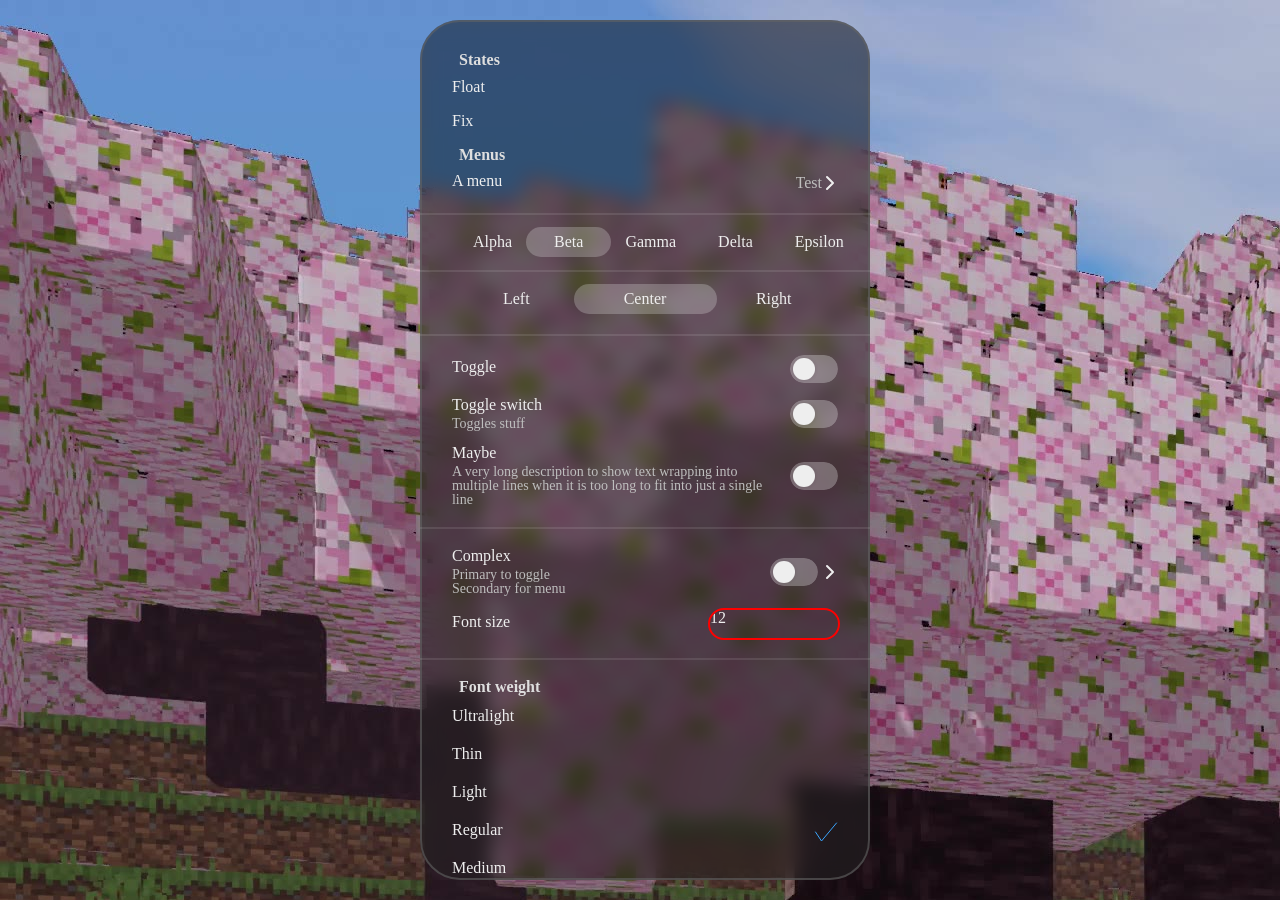
==== src/index.html @ 9b8b6202 "Initial commit" ====
<!DOCTYPE html>
<html lang="en">
    <head>
        <title>Quill UI 3</title>
        <meta name="description" content="">
        <meta name="viewport" content="width=device-width, height=device-height, initial-scale=1, maximum-scale=1, user-scalable=no, viewport-fit=cover">
        <link rel="icon" href="Quill.png">
        <link rel="manifest" href="/src/manifest.json">
        <!--<meta name="apple-mobile-web-app-status-bar-style" content="black-translucent">--> <!-- Should give the page access to the area around the dynamic island, but broken as of iOS 26.3. -->
        <script>
            window.addEventListener("load", () => navigator.serviceWorker?.register("/UpdateHandler.js"));
        </script>
        <script src="/src/antica/Anim.js"></script>
        <script src="/src/antica/Color.js"></script>
        <script src="/src/antica/Controls.js"></script>
        <script src="/src/antica/DOMUtils.js"></script>
        <!--<script src="/src/antica/Scrollbars.js"></script>-->
        <script src="/src/antica/Time.js"></script>
        <script src="/src/antica/Translations.js"></script>
    </head>
    <body style="background: url('/src/Wallpaper.jpg'), #333;">
        <style id="defined-style"></style>
        <div id="popups"></div>
        <script src="/src/UI3.js"></script>
        <script>
            let floatButton = simpleButton("Float");
            let fixButton = simpleButton("Fix");

            let sub2 = new Menu()
            .add(new Title("Buttons"))
            .add(simpleButton("First button"))
            .add(simpleButton("Second button"))
            .add(simpleButton("Third button"))

            let sub1 = new Menu()
            .add(new Title("A menu"))
            .add(subMenu("Another menu", sub2))
            .add(simpleButton("No more menus"))
            .add(simpleButton("Nothing else here"))

            let sub3 = new Menu();
            sub3
            .add(new Title("Buttons"))
            .add(simpleButton("First button").onPrimary(() => sub3.visible = false, true))
            .add(simpleButton("Second button").onPrimary(() => sub3.visible = false, true))
            .add(simpleButton("Third button").onPrimary(() => sub3.visible = false, true))

            let complex = new Tile(undefined, "Complex", "Primary to toggle\nSecondary for menu")
            .add(new Toggle(false), true)
            .add(new SubMenu(sub3), false, true)

            let main = new Menu()
            /*.add({
                element: $new("div").style({
                    width: "2000px",
                    height: "4000px",
                    background: "#FFF",
                    margin: "-100px",
                }),
            })*/
            .add(new Title("States"))
            .add(floatButton)
            .add(fixButton)
            .add(new Title("Menus"))
            .add(subMenu("A menu", sub1, "Test"))
            .add(new VerticalSpacer())
            .add(tabBar("Beta", "Alpha", "Beta", "Gamma", "Delta", "Epsilon", "Zeta", "Eta", "Theta", "Iota", "Kappa", "Lambda"))
            .add(new VerticalSpacer())
            .add(tabs("Center", {
                Left: new Pane().add(simpleButton("Middle")),
                Center: new Pane().add(simpleButton("Top"), simpleButton("Bottom")),
                Right: new Pane().add(simpleButton("Top"), simpleButton("Middle"), simpleButton("Bottom")),
            }))
            .add(new VerticalSpacer())
            .add(toggle(undefined, "Toggle", undefined, false))
            .add(toggle(undefined, "Toggle switch", "Toggles stuff", false))
            .add(toggle(undefined, "Maybe", "A very long description to show text wrapping into multiple lines when it is too long to fit into just a single line", false))
            .add(new VerticalSpacer())
            .add(complex)
            .add(numberInput("Font size", 12))
            .add(new VerticalSpacer())
            .add(new Title("text.weight"))
            .add(multiSelect("text.weight.400", "text.weight.100", "text.weight.200", "text.weight.300", "text.weight.400", "text.weight.500", "text.weight.600", "text.weight.700", "text.weight.800", "text.weight.900"))

            let float = () => {
                main.state = "floating";
                main.floatingCenter = 1400;
                main.floatingTop = 400;
            };
            floatButton.onPrimary(float);

            let fix = () => {
                main.state = "fixed";
                main.fixedLeftAnchor = "right";
                main.fixedLeft = -300;
                main.fixedRightAnchor = "full-right";
                main.fixedRight = 0;
                main.fixedTopAnchor = "full-top";
                main.fixedTop = 0;
                main.fixedBottomAnchor = "full-bottom";
                main.fixedBottom = 0;
            };
            fixButton.onPrimary(fix);

            float();
        </script>
    </body>
</html>
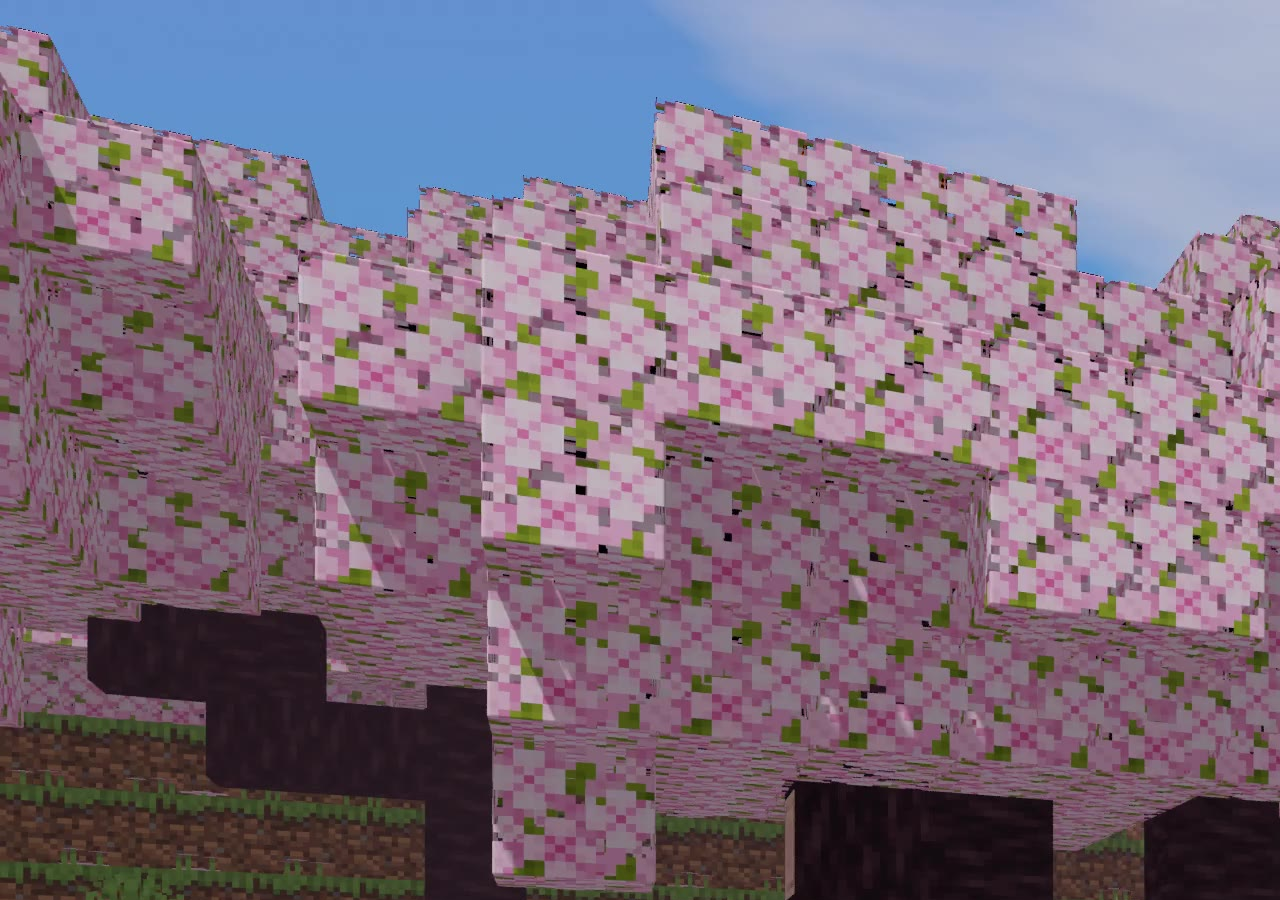
==== commit 49ba5743: "Start work on UI4." ====
--- a/src/index.html
+++ b/src/index.html
@@ -103,6 +103,7 @@
             fixButton.onPrimary(fix);
 
             float();
+            main.visible = true;
         </script>
     </body>
 </html>
